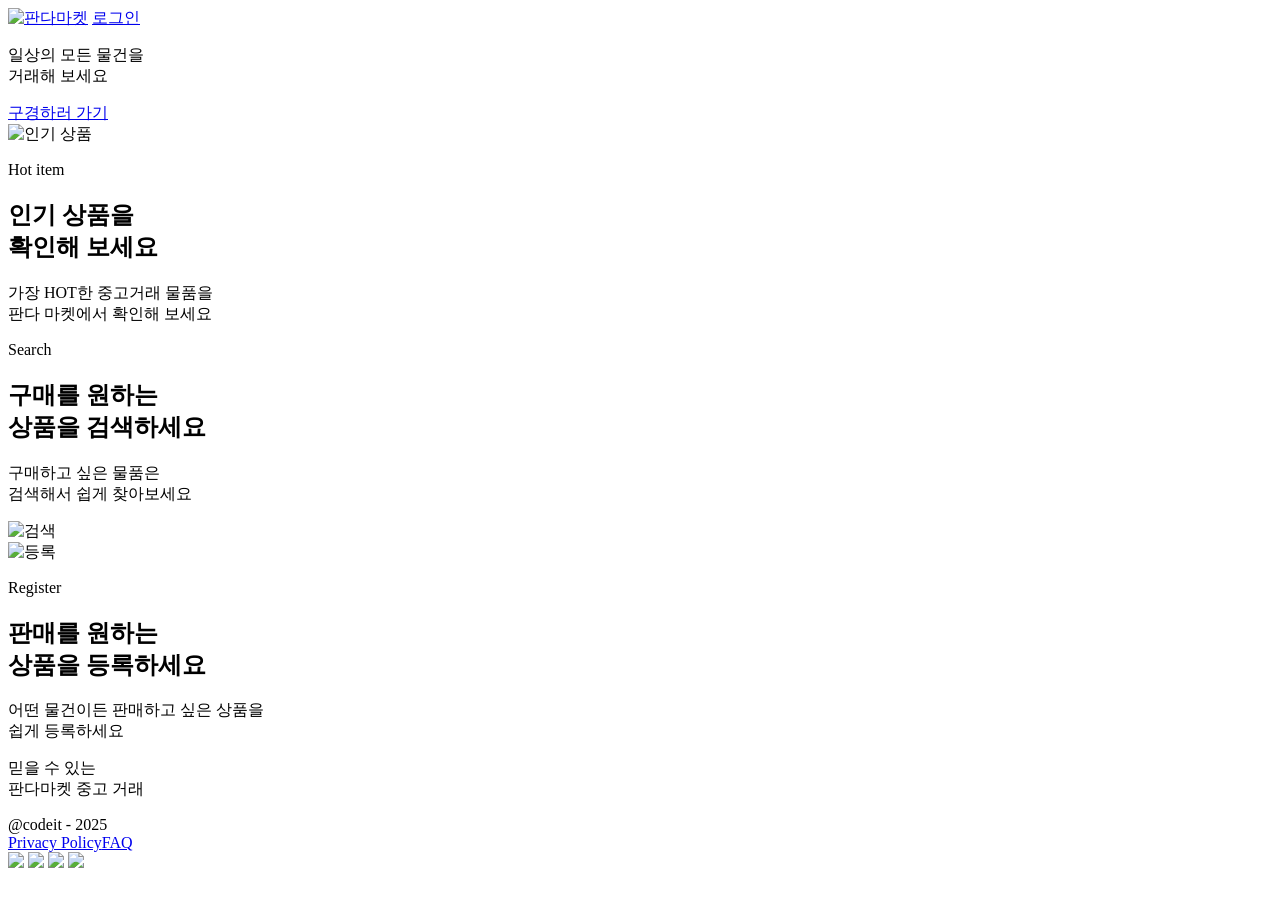
==== html/index.html @ a05edd11 "[김민성] Sprint1" ====
<!DOCTYPE html>
<html lang="en">
<head>
  <meta charset="UTF-8">
  <meta name="viewport" content="width=device-width, initial-scale=1.0">
  <title>판다마켓</title>
  <link rel="stylesheet" href="style.css">
</head>
<body>
  <!--헤더 부분-->
  <header>
      <a  href="/"><img class="logo-image" src="images/logo.png" alt="판다마켓"></a>
    <a class="login-button" href="/login.html">로그인</a>
  </header>
  <main>
    <!--헤더 밑 메인의 섹션1부분-->
    <section id="main-section-1" class="main-section">
      <div class="main-content">
        <p class="main-title">일상의 모든 물건을<br>거래해 보세요</p>
        <a class="main-button" href="/items.html">구경하러 가기</a>
      </div>
    </section>
    <!--메인의 섹션 2 (판다 마켓의 특징 3가지지)-->
    <section class="main-section-2">
      <div class="feature-item">
        <img src="images/Img_home_01.png" alt="인기 상품">
        <div class="feature-content feature-right">
          <p class="feature-label">Hot item</p>
          <h2 class="feature-title">인기 상품을<br>확인해 보세요</h2>
          <p class="feature-description">가장 HOT한 중고거래 물품을<br> 판다 마켓에서 확인해 보세요</p>
        </div>
      </div>
      <div class="feature-item">
        <div class="feature-content feature-left">
          <p class="feature-label">Search</p>
          <h2 class="feature-title">구매를 원하는<br>상품을 검색하세요</h2>
          <p class="feature-description">구매하고 싶은 물품은<br>검색해서 쉽게 찾아보세요</p>
        </div>
        <img src="images/Img_home_02.png" alt="검색">
      </div>
      <div class="feature-item">
        <img src="images/Img_home_03.png" alt="등록">
        <div class="feature-content feature-right">
          <p class="feature-label">Register</p>
          <h2 class="feature-title">판매를 원하는<br>상품을 등록하세요</h2>
          <p class="feature-description">어떤 물건이든 판매하고 싶은 상품을<br> 쉽게 등록하세요</p>
        </div>
      </div>
    </section>
    <section id="main-bottom" class="main-section-3">
      <div class="bottom-content">
        <p class="bottom-text">믿을 수 있는<br>판다마켓 중고 거래</p>
      </div>
    </section>
    <!--footer sns플렛폼의 메인홈페이지, Privacy Policy와 FAQ의 페이지 이동동-->
    <footer>
      <div>@codeit - 2025</div>
      <div class="footermenu"><a href="/privacy.html">Privacy Policy</a><a href="/faq.html">FAQ</a></div>
      <div class="sns-button">
        <a href="https://www.facebook.com" target="_blank" rel="noopener noreferrer"><img src="images/ic_facebook.svg"></a>
        <a href="https://www.x.com" target="_blank" rel="noopener noreferrer"><img src="images/ic_twitter.svg"></a>
        <a href="https://www.youtube.com" target="_blank" rel="noopener noreferrer"><img src="images/ic_youtube.svg"></a>
        <a href="https://www.instagram.com" target="_blank" rel="noopener noreferrer"><img src="images/ic_instagram.svg"></a>
      </div>

    </footer>
  </main>
</body>
</html>
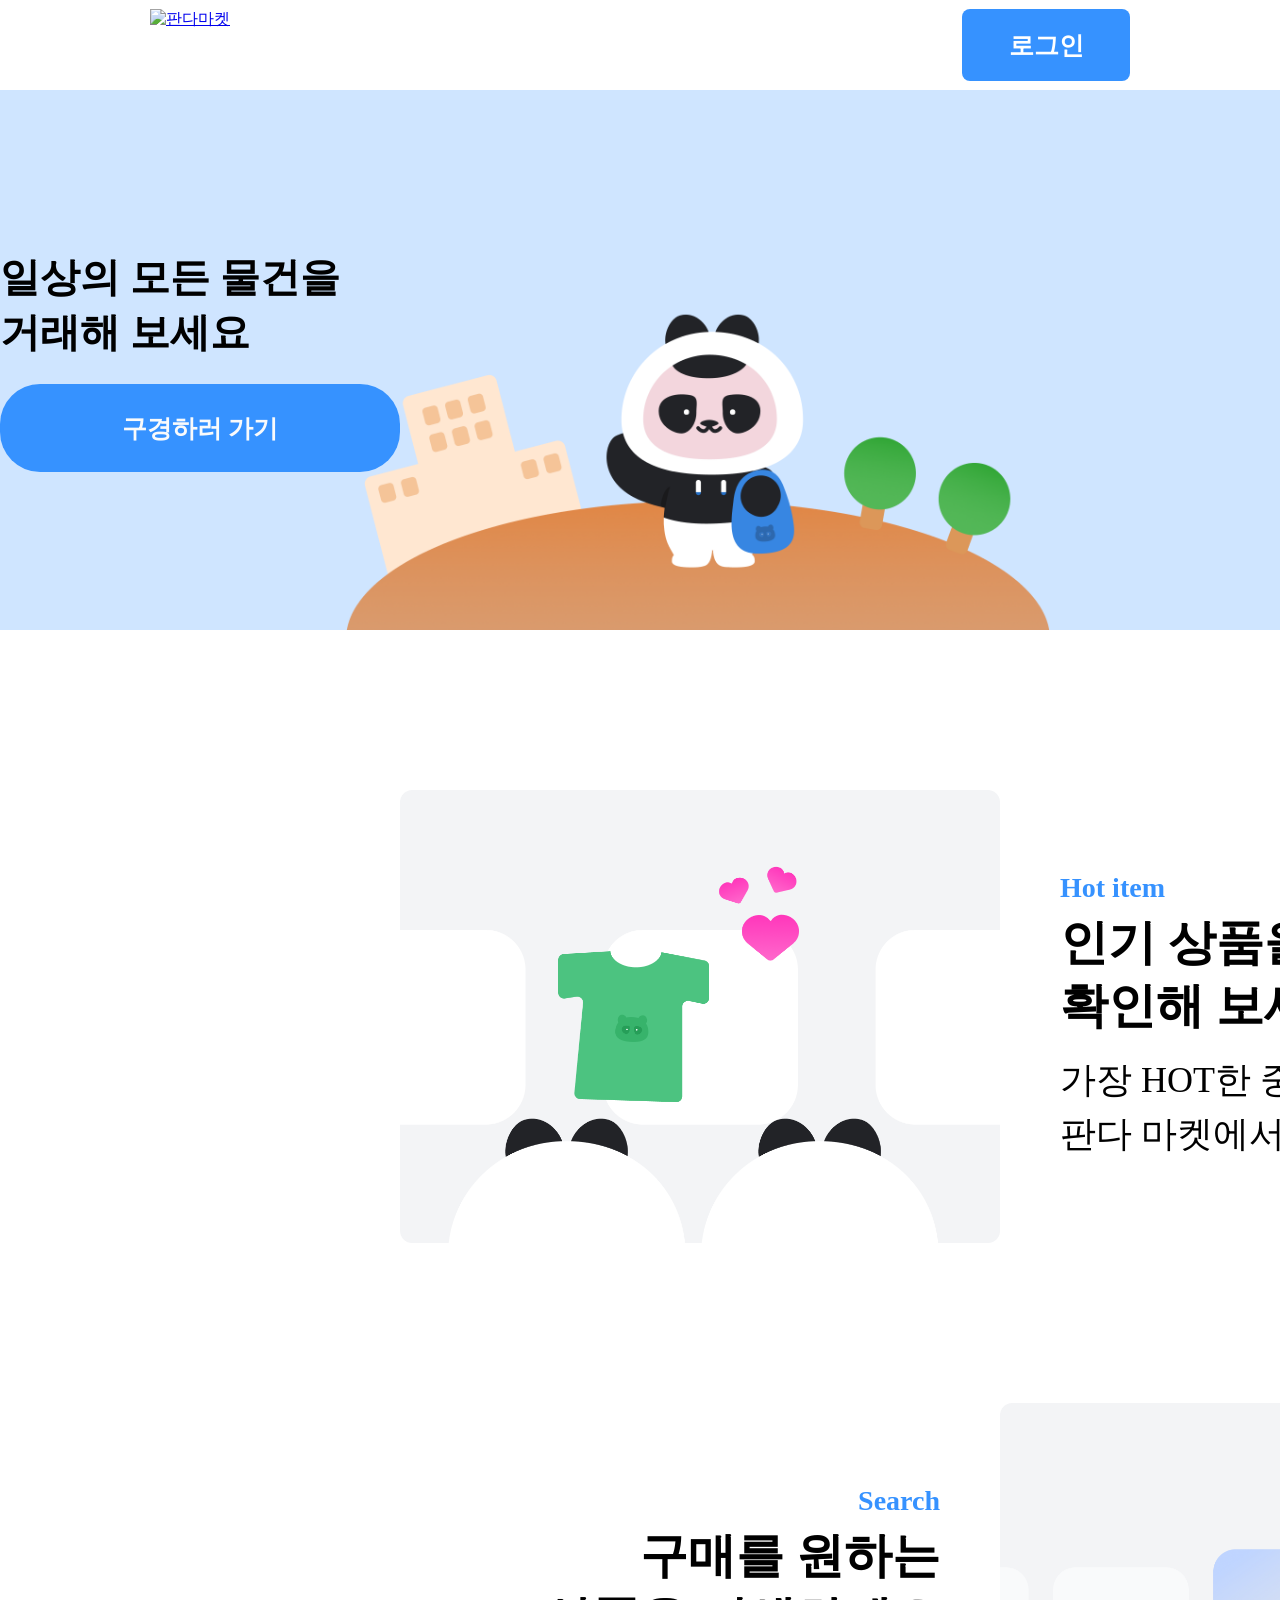
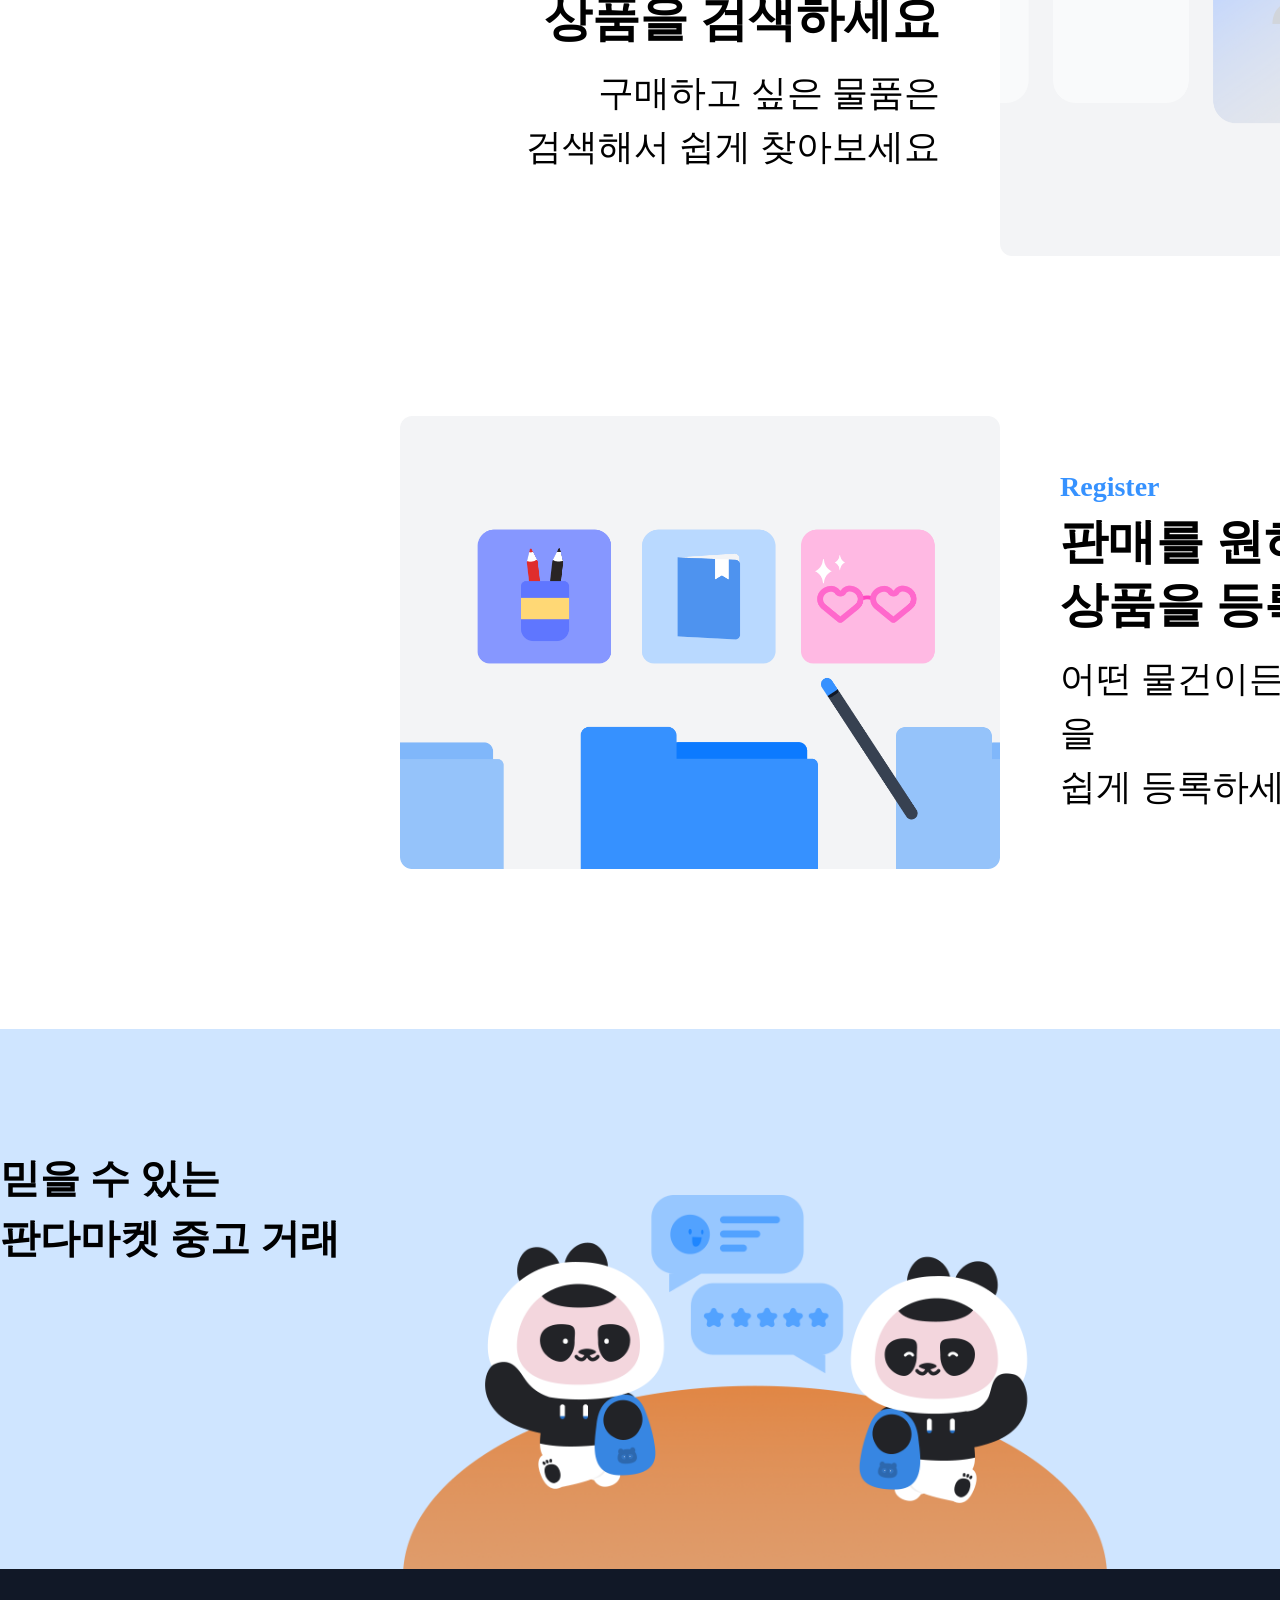
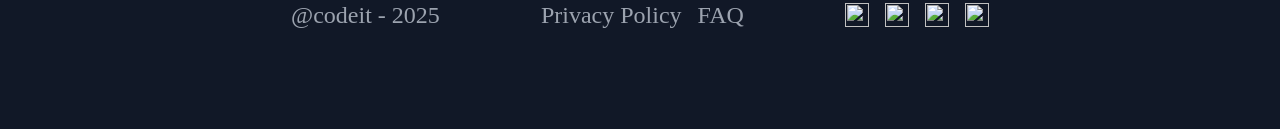
==== commit 9554fc67: "[김민성] Sprint1(파일 정리, 그로 인한 이미지 경로 수정)" ====
--- a/html/index.html
+++ b/html/index.html
@@ -4,7 +4,7 @@
   <meta charset="UTF-8">
   <meta name="viewport" content="width=device-width, initial-scale=1.0">
   <title>판다마켓</title>
-  <link rel="stylesheet" href="style.css">
+  <link rel="stylesheet" href="/style.css">
 </head>
 <body>
   <!--헤더 부분-->
@@ -23,7 +23,7 @@
     <!--메인의 섹션 2 (판다 마켓의 특징 3가지지)-->
     <section class="main-section-2">
       <div class="feature-item">
-        <img src="images/Img_home_01.png" alt="인기 상품">
+        <img src="/images/Img_home_01.png" alt="인기 상품">
         <div class="feature-content feature-right">
           <p class="feature-label">Hot item</p>
           <h2 class="feature-title">인기 상품을<br>확인해 보세요</h2>
@@ -36,10 +36,10 @@
           <h2 class="feature-title">구매를 원하는<br>상품을 검색하세요</h2>
           <p class="feature-description">구매하고 싶은 물품은<br>검색해서 쉽게 찾아보세요</p>
         </div>
-        <img src="images/Img_home_02.png" alt="검색">
+        <img src="/images/Img_home_02.png" alt="검색">
       </div>
       <div class="feature-item">
-        <img src="images/Img_home_03.png" alt="등록">
+        <img src="/images/Img_home_03.png" alt="등록">
         <div class="feature-content feature-right">
           <p class="feature-label">Register</p>
           <h2 class="feature-title">판매를 원하는<br>상품을 등록하세요</h2>
--- a/style.css
+++ b/style.css
@@ -0,0 +1,304 @@
+
+
+header {
+  display: flex;
+  justify-content: space-between;
+  padding: 9px 400px;
+}
+
+/* 1920px 이상: 배경은 전체 너비, 내부 요소 위치 고정, 여백만 증가 */
+@media (min-width: 1920px) {
+  #main-section-1,
+  #main-bottom {
+    background-color: #CFE5FF;
+  }
+  
+  .main-content,
+  .bottom-content {
+    max-width: 1200px;
+    margin-left: 400px;
+    margin-right: auto;
+    padding-right: 0;
+  }
+  
+  .main-section-2 {
+    max-width: 1200px;
+    margin-left: 400px;
+    margin-right: auto;
+    padding-left: 0;
+    padding-right: 0;
+  }
+}
+
+/* 1920px 미만: 좌우 400px 여백 최대한 유지, 화면 작아질수록 감소 */
+@media (max-width: 1919px) {
+  header {
+    padding-left: 400px;
+    padding-right: 400px;
+  }
+  
+  /* 화면이 작아질수록 padding 감소 */
+  @media (max-width: 1728px) {
+    header {
+      padding-left: 300px;
+      padding-right: 300px;
+    }
+  }
+  
+  @media (max-width: 1528px) {
+    header {
+      padding-left: 200px;
+      padding-right: 200px;
+    }
+  }
+  
+  @media (max-width: 1328px) {
+    header {
+      padding-left: 150px;
+      padding-right: 150px;
+    }
+  }
+  
+  @media (max-width: 1128px) {
+    header {
+      padding-left: 100px;
+      padding-right: 100px;
+    }
+  }
+  
+  @media (max-width: 928px) {
+    header {
+      padding-left: 50px;
+      padding-right: 50px;
+    }
+  }
+  
+  @media (max-width: 828px) {
+    header {
+      padding-left: 20px;
+      padding-right: 20px;
+    }
+  }
+}
+
+.logo-image {
+  width: 200px;
+  height: 70px;
+}
+
+.login-button {
+  display: inline-flex;
+  justify-content: center;
+  align-items: center;
+  width: 128px;
+  height: 48px;
+  padding: 12px 20px;
+  background-color: #3692FF;
+  color: #fff;
+  font-size: 25px;
+  font-weight: 600;
+  text-decoration: none;
+  border: none;
+  border-radius: 8px;
+}
+
+a {
+  cursor: pointer;
+}
+
+
+#main-section-1 {
+  background-image: url('images/Img_home_top.png');
+}
+
+.main-section {
+  width: 100%;
+  height: 540px;
+  background-color: #CFE5FF;
+  background-repeat: no-repeat;
+  background-position: 60% bottom;
+  background-size: 55%;
+}
+
+.main-content {
+  display: flex;
+  flex-direction: column;
+  max-width: 1200px;
+  width: 100%;
+  margin: 0 auto;
+  padding: 120px 400px 0 0;
+}
+
+.main-title {
+  font-size: 40px;
+  font-weight: 700;
+  font-family: 'Pretendard';
+  text-align: left;
+  margin-bottom: 24px;
+}
+
+.main-button {
+  display: flex;
+  justify-content: center;
+  align-items: center;
+  width: 200px;
+  height: 56px;
+  padding: 16px 100px;
+  background-color: #3692FF;
+  color: #F9FAFB;
+  font-size: 25px;
+  font-weight: 600;
+  text-decoration: none;
+  text-align: center;
+  border-radius: 40px;
+}
+
+.main-section-2 {
+  display: flex;
+  flex-direction: column;
+  align-items: center;
+  width: 100%;
+  max-width: 1200px;
+  margin: 0 auto;
+  padding: 80px 400px;
+  background-color: #FFFFFF;
+}
+
+.feature-item {
+  display: flex;
+  align-items: center;
+  width: 100%;
+  padding: 80px 0;
+  gap: 5%;
+}
+
+.feature-item img {
+  flex: 1;
+  max-width: 50%;
+  height: auto;
+}
+
+.feature-content {
+  display: flex;
+  flex-direction: column;
+  flex: 1;
+  align-items: flex-start;
+}
+
+.feature-content.feature-right {
+  align-items: flex-start;
+  text-align: left;
+}
+
+.feature-content.feature-left {
+  align-items: flex-end;
+  text-align: right;
+}
+
+.feature-label {
+  color: #3692FF;
+  font-size: 28px;
+  font-weight: 600;
+  margin: 0 0 8px 0;
+}
+
+.feature-title {
+  font-size: 48px;
+  font-weight: 700;
+  color: #000000;
+  line-height: 1.3;
+  margin: 0 0 16px 0;
+}
+
+.feature-description {
+  font-size: 36px;
+  color: #000000;
+  line-height: 1.5;
+  margin: 0;
+}
+
+.main-section-3 {
+  width: 100%;
+  height: 540px;
+  background-color: #CFE5FF;
+  background-repeat: no-repeat;
+  background-position: 70% bottom;
+  background-size: 55%;
+}
+
+#main-bottom {
+  background-image: url('images/Img_home_bottom.png');
+}
+
+.bottom-content {
+  display: flex;
+  flex-direction: column;
+  max-width: 1200px;
+  width: 100%;
+  height: 100%;
+  margin: 0 auto;
+  padding: 120px 400px 0 0;
+}
+
+.bottom-text {
+  font-size: 40px;
+  font-weight: 700;
+  color: #000000;
+  text-align: left;
+  margin: 0;
+  line-height: 1.5;
+}
+html, body {
+  margin: 0;
+  padding: 0;
+  width: 100%;
+}
+
+main {
+  width: 100%;
+}
+
+footer {
+  width: 100%;
+  height: 160px;
+  box-sizing: border-box;
+  padding: 32px 200px 100px 200px;
+  gap: 10px;
+  font-size: 24px;
+  background-color: #111827;
+  color: #9ca3af;
+  display: flex;
+  justify-content: space-evenly;
+  align-items: center;
+}
+.footermenu {
+  display: flex;
+  align-items: center;
+  gap: 16px;
+}
+
+.footermenu a {
+  color: #9ca3af;
+  text-decoration: none;
+  cursor: pointer;
+}
+
+.footermenu a:hover {
+  color: #ffffff;
+}
+.sns-button {
+  display: flex;
+  align-items: center;
+  gap: 16px;
+}
+
+.sns-button a {
+  display: flex;
+  align-items: center;
+  justify-content: center;
+}
+
+.sns-button img {
+  width: 24px;
+  height: 24px;
+}
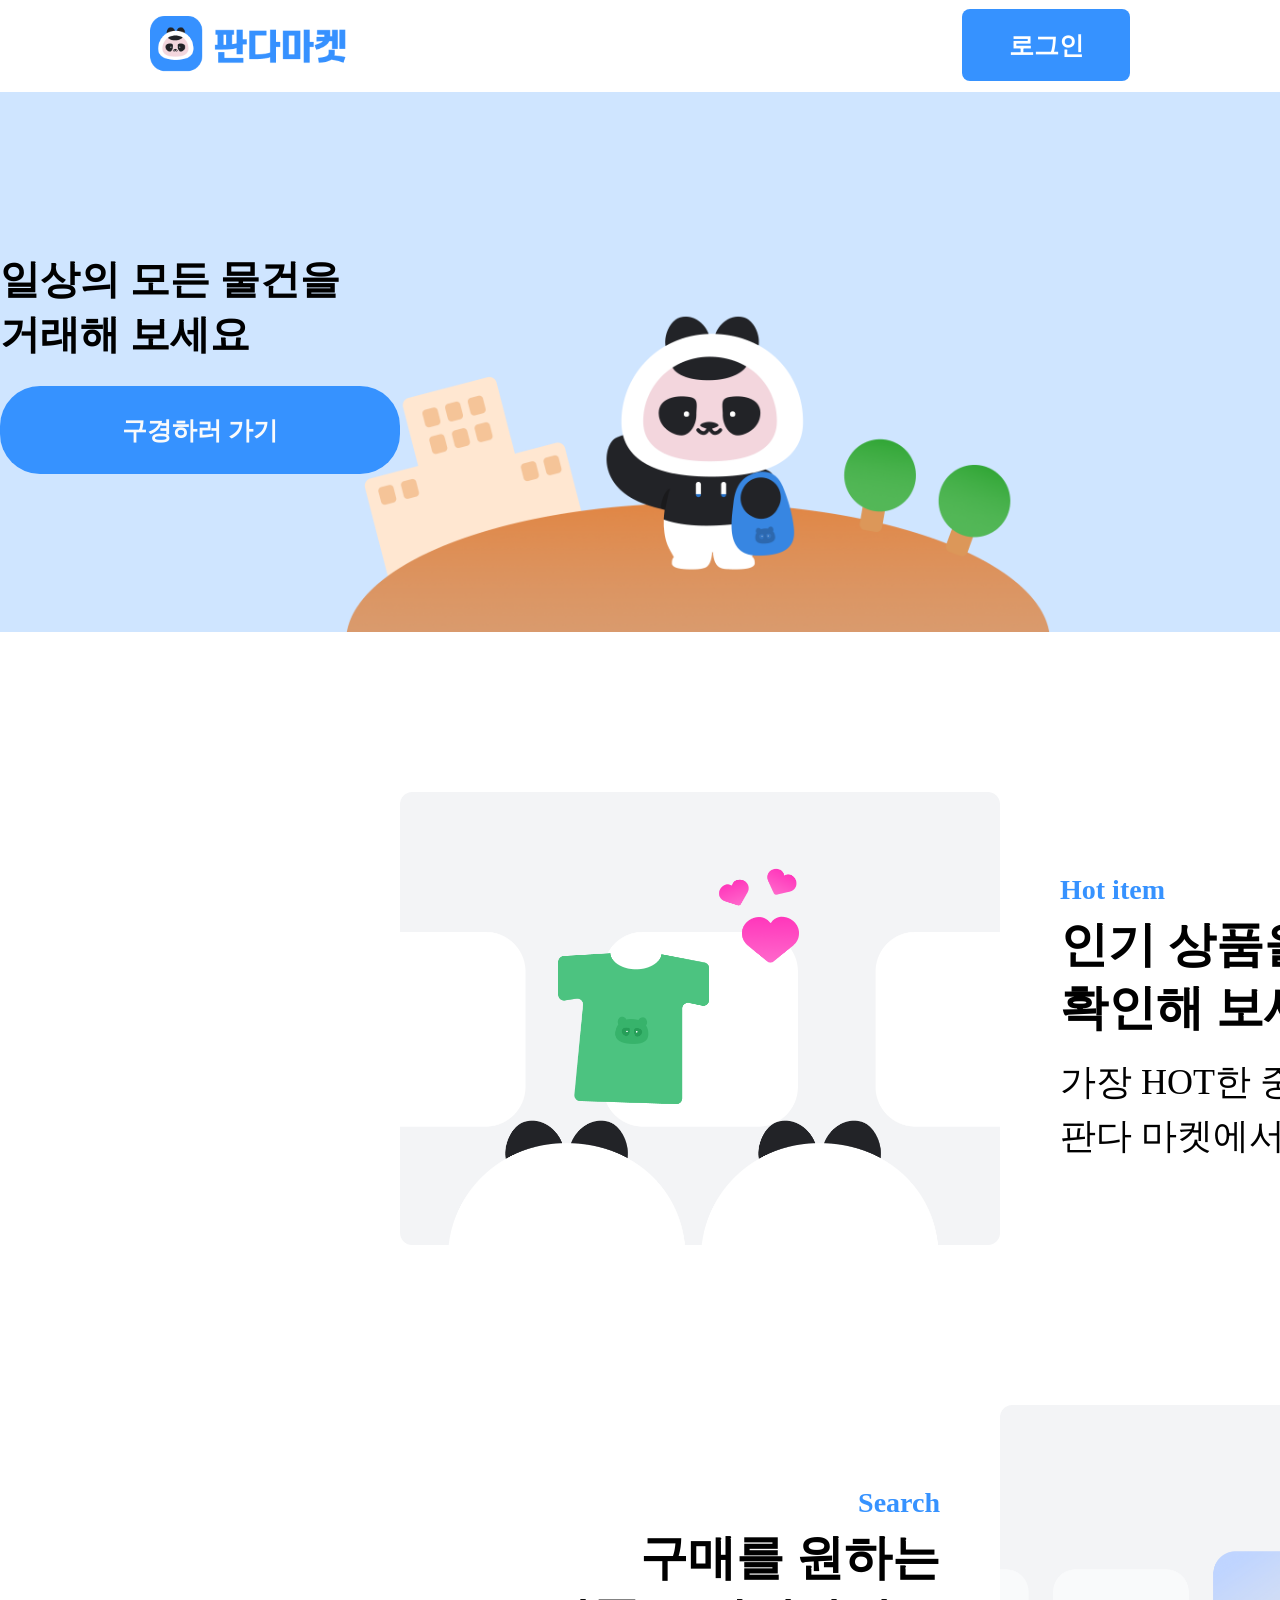
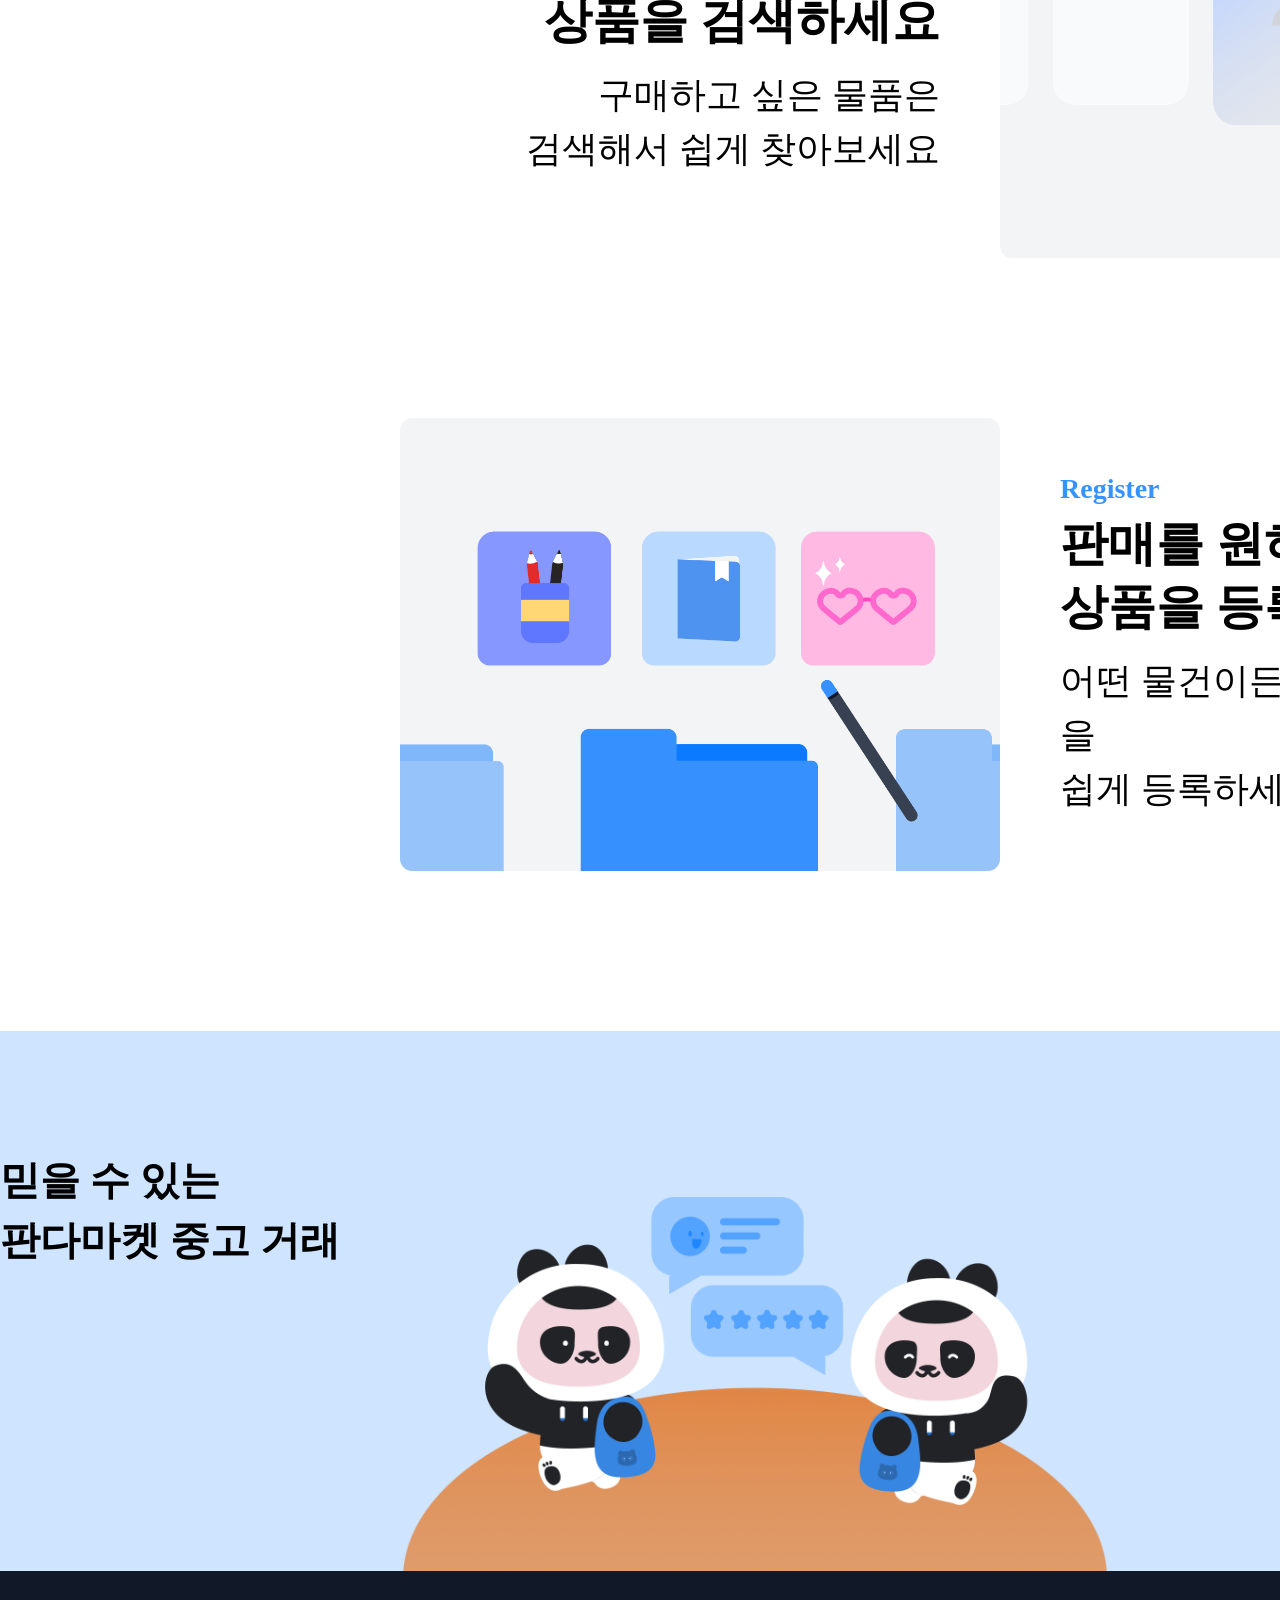
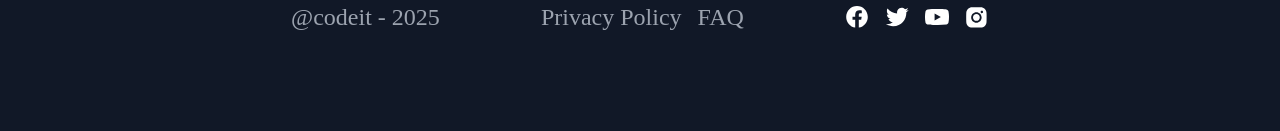
==== commit 6a4dd9c0: "[김민성] Sprint1(파일 정리 및 이미지 경로 수정)" ====
--- a/html/index.html
+++ b/html/index.html
@@ -9,7 +9,7 @@
 <body>
   <!--헤더 부분-->
   <header>
-      <a  href="/"><img class="logo-image" src="images/logo.png" alt="판다마켓"></a>
+      <a  href="/"><img class="logo-image" src="/images/logo.png" alt="판다마켓"></a>
     <a class="login-button" href="/login.html">로그인</a>
   </header>
   <main>
@@ -20,7 +20,7 @@
         <a class="main-button" href="/items.html">구경하러 가기</a>
       </div>
     </section>
-    <!--메인의 섹션 2 (판다 마켓의 특징 3가지지)-->
+    <!--메인의 섹션 2 (판다 마켓의 특징 3가지)-->
     <section class="main-section-2">
       <div class="feature-item">
         <img src="/images/Img_home_01.png" alt="인기 상품">
@@ -52,15 +52,15 @@
         <p class="bottom-text">믿을 수 있는<br>판다마켓 중고 거래</p>
       </div>
     </section>
-    <!--footer sns플렛폼의 메인홈페이지, Privacy Policy와 FAQ의 페이지 이동동-->
+    <!--footer sns플렛폼의 메인홈페이지, Privacy Policy와 FAQ의 페이지 이동-->
     <footer>
       <div>@codeit - 2025</div>
       <div class="footermenu"><a href="/privacy.html">Privacy Policy</a><a href="/faq.html">FAQ</a></div>
       <div class="sns-button">
-        <a href="https://www.facebook.com" target="_blank" rel="noopener noreferrer"><img src="images/ic_facebook.svg"></a>
-        <a href="https://www.x.com" target="_blank" rel="noopener noreferrer"><img src="images/ic_twitter.svg"></a>
-        <a href="https://www.youtube.com" target="_blank" rel="noopener noreferrer"><img src="images/ic_youtube.svg"></a>
-        <a href="https://www.instagram.com" target="_blank" rel="noopener noreferrer"><img src="images/ic_instagram.svg"></a>
+        <a href="https://www.facebook.com" target="_blank" rel="noopener noreferrer"><img src="/images/ic_facebook.svg"></a>
+        <a href="https://www.x.com" target="_blank" rel="noopener noreferrer"><img src="/images/ic_twitter.svg"></a>
+        <a href="https://www.youtube.com" target="_blank" rel="noopener noreferrer"><img src="/images/ic_youtube.svg"></a>
+        <a href="https://www.instagram.com" target="_blank" rel="noopener noreferrer"><img src="/images/ic_instagram.svg"></a>
       </div>
 
     </footer>
